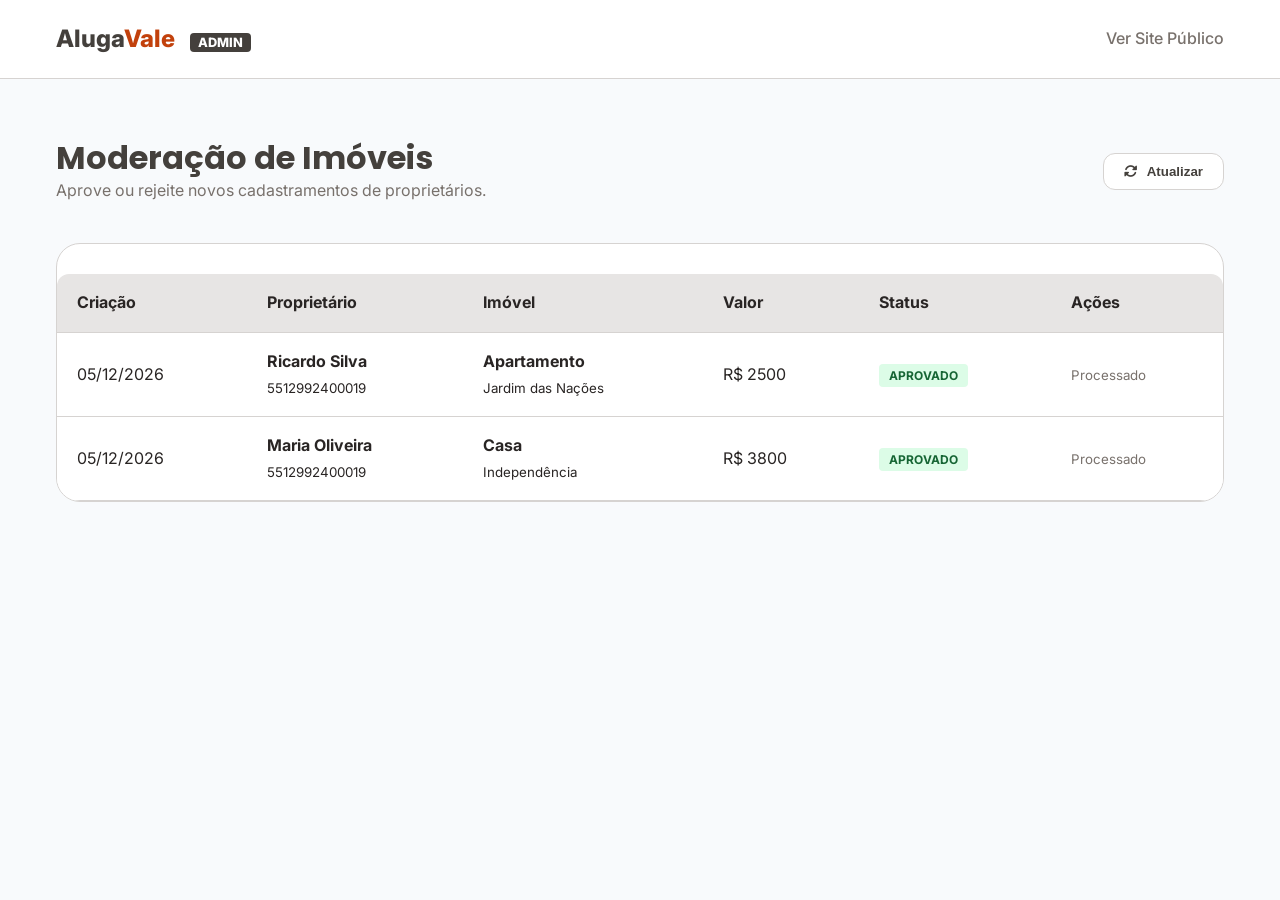
==== admin.html @ 4f2f5e53 "feat: Implementa funil de conversão completo com cadastro de imóveis, moderação e análise de crédito" ====
<!DOCTYPE html>
<html lang="pt-BR">

<head>
    <meta charset="UTF-8">
    <meta name="viewport" content="width=device-width, initial-scale=1.0">
    <title>Painel de Moderação | AlugaVale</title>
    <link rel="icon" type="image/svg+xml" href="images/favicon.svg">

    <!-- Premium Fonts -->
    <link rel="preconnect" href="https://fonts.googleapis.com">
    <link rel="preconnect" href="https://fonts.gstatic.com" crossorigin>
    <link href="https://fonts.googleapis.com/css2?family=Inter:wght@400;500;600&family=Outfit:wght@500;600;700;800&family=Poppins:wght@400;500;600;700&display=swap" rel="stylesheet">

    <!-- UI Icons -->
    <link rel="stylesheet" href="https://cdnjs.cloudflare.com/ajax/libs/font-awesome/6.4.0/css/all.min.css">

    <link rel="stylesheet" href="css/style.css">
    <link rel="stylesheet" href="css/imoveis.css">
</head>

<body style="background: #f8fafc;">

    <nav class="navbar">
        <div class="container nav-container">
            <a href="index.html" class="logo">
                Aluga<span>Vale</span> <span style="font-size: 0.8rem; background: var(--primary); color: white; padding: 2px 8px; border-radius: 4px; margin-left: 10px;">ADMIN</span>
            </a>
            <div class="nav-links">
                <a href="imoveis.html" target="_blank">Ver Site Público</a>
            </div>
        </div>
    </nav>

    <main class="container" style="padding: 60px 24px;">
        <header style="display: flex; justify-content: space-between; align-items: center; margin-bottom: 40px;">
            <div>
                <h1>Moderação de Imóveis</h1>
                <p style="color: var(--text-muted);">Aprove ou rejeite novos cadastramentos de proprietários.</p>
            </div>
            <button onclick="location.reload()" class="btn-secondary" style="padding: 10px 20px;">
                <i class="fa-solid fa-rotate"></i> Atualizar
            </button>
        </header>

        <div style="background: white; border-radius: var(--radius-lg); border: 1px solid var(--border); overflow: hidden;">
            <table class="admin-table">
                <thead>
                    <tr>
                        <th>Criação</th>
                        <th>Proprietário</th>
                        <th>Imóvel</th>
                        <th>Valor</th>
                        <th>Status</th>
                        <th>Ações</th>
                    </tr>
                </thead>
                <tbody id="adminTableBody">
                    <!-- Loaded dynamically -->
                </tbody>
            </table>
        </div>
    </main>

    <script src="js/imoveis.js"></script>
    <script>
        function loadAdminProperties() {
            const properties = AlugaVale.getProperties();
            const container = document.getElementById('adminTableBody');
            container.innerHTML = '';

            properties.sort((a, b) => new Date(b.createdAt) - new Date(a.createdAt));

            properties.forEach(p => {
                const date = new Date(p.createdAt).toLocaleDateString('pt-BR');
                const row = document.createElement('tr');
                row.innerHTML = `
                    <td>${date}</td>
                    <td>
                        <strong>${p.ownerName}</strong><br>
                        <small>${p.ownerPhone}</small>
                    </td>
                    <td>
                        <strong>${p.type}</strong><br>
                        <small>${p.neighborhood}</small>
                    </td>
                    <td>R$ ${p.rentValue}</td>
                    <td><span class="status-badge status-${p.status}">${p.status === 'pending' ? 'Pendente' : p.status === 'approved' ? 'Aprovado' : 'Rejeitado'}</span></td>
                    <td>
                        ${p.status === 'pending' ? `
                            <button onclick="approve('${p.id}')" class="btn-action btn-approve">Aprovar</button>
                            <button onclick="reject('${p.id}')" class="btn-action btn-reject">Rejeitar</button>
                        ` : `
                            <small style="color: var(--text-muted);">Processado</small>
                        `}
                    </td>
                `;
                container.appendChild(row);
            });
        }

        function approve(id) {
            if(confirm('Deseja aprovar este imóvel para aparecer publicamente?')) {
                AlugaVale.updatePropertyStatus(id, 'approved');
                loadAdminProperties();
            }
        }

        function reject(id) {
            if(confirm('Deseja rejeitar este imóvel?')) {
                AlugaVale.updatePropertyStatus(id, 'rejected');
                loadAdminProperties();
            }
        }

        document.addEventListener('DOMContentLoaded', loadAdminProperties);
    </script>
</body>

</html>
---- css/style.css ----
/* =========================================
   Design System & Luxury Variables
   ========================================= */
:root {
    /* High-End Warm Gray & Terracotta Palette */
    --primary: #44403C;      /* Warm Earth */
    --primary-light: #57534E;
    --accent: #C2410C;      /* Tuscan Clay */
    --accent-hover: #9A3412;
    --cta-orange: #C2410C;  /* Consistent with Terracotta */
    --bg-white: #F5F5F4;     /* Sandstone */
    --bg-gray: #E7E5E4; 
    --border: #D6D3D1;
    
    --text-main: #292524;
    --text-muted: #78716C;
    
    /* UX / Effects */
    --shadow-sm: 0 1px 2px 0 rgb(0 0 0 / 0.05);
    --shadow-md: 0 4px 6px -1px rgb(0 0 0 / 0.1), 0 2px 4px -2px rgb(0 0 0 / 0.1);
    --shadow-lg: 0 10px 15px -3px rgb(0 0 0 / 0.1), 0 4px 6px -4px rgb(0 0 0 / 0.1);
    --shadow-premium: 0 20px 25px -5px rgb(0 0 0 / 0.1), 0 8px 10px -6px rgb(0 0 0 / 0.1);
    
    --radius-sm: 8px;
    --radius-md: 12px;
    --radius-lg: 24px;
    --radius-full: 9999px;
    
    --transition: all 0.3s cubic-bezier(0.4, 0, 0.2, 1);
}

/* =========================================
   Base Styles
   ========================================= */
* {
    margin: 0;
    padding: 0;
    box-sizing: border-box;
    -webkit-font-smoothing: antialiased;
}

html, body {
    width: 100%;
    overflow-x: hidden;
    position: relative;
}

body {
    font-family: 'Inter', sans-serif;
    background-color: var(--bg-white);
    color: var(--text-main);
    line-height: 1.6;
}

h1, h2, h3, h4 {
    font-family: 'Poppins', 'Outfit', sans-serif;
    font-weight: 700;
    color: var(--primary);
    line-height: 1.2;
}

.container {
    width: 100%;
    max-width: 1216px; /* Optimized for readability */
    margin: 0 auto;
    padding: 0 24px;
}

/* =========================================
   Layout & Utilities
   ========================================= */
.section-padding { padding: 80px 0; }
.grid-3 { display: grid; grid-template-columns: repeat(3, 1fr); gap: 24px; }
.text-gradient { background: linear-gradient(90deg, var(--primary), var(--accent)); -webkit-background-clip: text; background-clip: text; -webkit-text-fill-color: transparent; }
.badge { display: inline-block; padding: 6px 12px; background: var(--bg-gray); border-radius: var(--radius-full); font-size: 0.8rem; font-weight: 600; color: var(--accent); margin-bottom: 12px; }
.hidden { display: none !important; }

/* Buttons */
.btn-primary { background: var(--primary); color: white; padding: 16px 32px; border-radius: var(--radius-md); font-weight: 600; text-decoration: none; display: inline-flex; align-items: center; gap: 10px; transition: var(--transition); border: none; cursor: pointer; }
.btn-primary:hover { background: var(--primary-light); transform: translateY(-2px); box-shadow: var(--shadow-lg); }

.btn-secondary { background: white; color: var(--primary); border: 1px solid var(--border); padding: 16px 32px; border-radius: var(--radius-md); font-weight: 600; text-decoration: none; display: inline-flex; align-items: center; gap: 10px; transition: var(--transition); }
.btn-secondary:hover { border-color: var(--primary); background: var(--bg-gray); }

.btn-cta { background: var(--cta-orange); color: white; padding: 12px 24px; border-radius: var(--radius-full); font-weight: 600; text-decoration: none; transition: var(--transition); }
.btn-cta:hover { opacity: 0.9; transform: scale(1.05); }

/* WhatsApp Fixed */
.whatsapp-fixed { position: fixed; bottom: 30px; right: 30px; width: 60px; height: 60px; background: #25D366; color: white; border-radius: 50%; display: flex; align-items: center; justify-content: center; font-size: 30px; box-shadow: var(--shadow-lg); z-index: 9999; transition: var(--transition); }
.whatsapp-fixed:hover { transform: scale(1.1) rotate(10deg); }

/* =========================================
   Navbar
   ========================================= */
.navbar { padding: 20px 0; background: rgba(255, 255, 255, 0.9); backdrop-filter: blur(10px); position: sticky; top: 0; z-index: 1000; border-bottom: 1px solid var(--border); }
.nav-container { display: flex; justify-content: space-between; align-items: center; }
.logo { font-size: 1.5rem; font-weight: 800; color: var(--primary); text-decoration: none; }
.logo span { color: var(--accent); }
.nav-links { display: flex; gap: 32px; }
.nav-links a { text-decoration: none; color: var(--text-muted); font-weight: 500; transition: var(--transition); }
.nav-links a:hover { color: var(--primary); }

/* =========================================
   Hero Section
   ========================================= */
.hero { padding: 100px 0; background: var(--bg-gray); overflow: hidden; }
.hero-layout { display: grid; grid-template-columns: 1.2fr 0.8fr; gap: 60px; align-items: center; }
.hero-badge { color: var(--accent); font-weight: 700; text-transform: uppercase; font-size: 0.85rem; letter-spacing: 1px; display: block; margin-bottom: 20px; }
.hero h1 { font-size: 4rem; margin-bottom: 24px; }
.hero-subheadline { font-size: 1.25rem; color: var(--text-muted); margin-bottom: 40px; }
.hero-buttons { display: flex; gap: 20px; }

.hero-visual { position: relative; }
.hero-image-card { position: relative; border-radius: var(--radius-lg); overflow: hidden; box-shadow: var(--shadow-premium); }
.hero-img { width: 100%; display: block; filter: brightness(0.9); }
.floating-stat { position: absolute; bottom: 30px; left: -30px; background: white; padding: 20px; border-radius: var(--radius-md); box-shadow: var(--shadow-lg); display: flex; align-items: center; gap: 15px; animation: float 6s ease-in-out infinite; }
.floating-stat i { font-size: 24px; color: var(--accent); }
.floating-stat strong { display: block; font-size: 1.5rem; line-height: 1; }
.floating-stat span { font-size: 0.85rem; color: var(--text-muted); }

@keyframes float { 0%, 100% { transform: translateY(0); } 50% { transform: translateY(-20px); } }

/* =========================================
   Search Section
   ========================================= */
.search-section { margin-top: -50px; position: relative; z-index: 100; }
.search-bar { background: white; padding: 30px; border-radius: var(--radius-lg); box-shadow: var(--shadow-premium); display: flex; gap: 20px; align-items: flex-end; }
.search-field { flex: 1; display: flex; flex-direction: column; gap: 8px; }
.search-field label { font-size: 0.85rem; font-weight: 600; color: var(--text-muted); }
.search-field input, .search-field select { padding: 12px; border: 1px solid var(--border); border-radius: var(--radius-sm); font-family: inherit; outline: none; }
.btn-search { background: var(--accent); color: white; width: 50px; height: 50px; border-radius: var(--radius-sm); border: none; cursor: pointer; transition: var(--transition); }
.btn-search:hover { background: var(--accent-hover); transform: scale(1.05); }

/* =========================================
   Decision Section
   ========================================= */
.decision-section { padding: 100px 0; }
.decision-card { background: white; padding: 40px; border-radius: var(--radius-lg); border: 1px solid var(--border); transition: var(--transition); }
.decision-card:hover { transform: translateY(-10px); border-color: var(--accent); box-shadow: var(--shadow-lg); }
.card-icon { width: 60px; height: 60px; background: var(--bg-gray); color: var(--accent); border-radius: var(--radius-md); display: flex; align-items: center; justify-content: center; font-size: 24px; margin-bottom: 24px; }
.decision-card h3 { margin-bottom: 16px; }
.decision-card p { color: var(--text-muted); margin-bottom: 24px; }
.link-arrow { color: var(--primary); text-decoration: none; font-weight: 700; display: inline-flex; align-items: center; gap: 8px; transition: var(--transition); }
.link-arrow:hover { gap: 12px; color: var(--accent); }

/* =========================================
   Comparator Section
   ========================================= */
.comparator-section { padding: 100px 0; background: var(--primary); color: white; }
.comparator-section h2 { color: white; }
.section-header { text-align: center; margin-bottom: 60px; }
.section-header p { color: rgba(255,255,255,0.6); }

.comparator-ui { display: flex; justify-content: center; align-items: center; gap: 40px; }
.comp-col { background: rgba(255,255,255,0.05); border: 1px solid rgba(255,255,255,0.1); padding: 40px; border-radius: var(--radius-lg); width: 400px; text-align: center; }
.comp-header h3 { color: white; margin-top: 10px; }
.comp-list { list-style: none; margin-top: 30px; text-align: left; }
.comp-list li { display: flex; justify-content: space-between; padding: 12px 0; border-bottom: 1px solid rgba(255,255,255,0.1); }
.comp-list .label { color: rgba(255,255,255,0.6); }
.vs-circle { width: 80px; height: 80px; background: var(--accent); color: var(--primary); border-radius: 50%; display: flex; align-items: center; justify-content: center; font-weight: 900; font-size: 1.5rem; box-shadow: 0 0 40px rgba(16, 185, 129, 0.4); }

/* Comparador Dropdown */
.comp-select {
    width: 100%;
    margin-top: 12px;
    padding: 10px 14px;
    border-radius: 8px;
    border: 1px solid rgba(255,255,255,0.3);
    background: #2d2926;
    color: white;
    font-family: inherit;
    font-size: 1rem;
    outline: none;
    cursor: pointer;
    appearance: auto;
}
.comp-select option {
    background: #2d2926;
    color: white;
    padding: 8px;
}
.comp-select:focus {
    border-color: var(--accent);
    box-shadow: 0 0 0 2px rgba(194,65,12,0.3);
}

/* =========================================
   Portal Grid
   ========================================= */
.portal-grid { padding: 100px 0; }
.portal-categories { display: flex; justify-content: center; gap: 15px; margin-top: 20px; }
.portal-categories button { padding: 8px 20px; border-radius: var(--radius-full); border: 1px solid var(--border); background: white; cursor: pointer; transition: var(--transition); }
.portal-categories button.active { background: var(--primary); color: white; border-color: var(--primary); }

.articles-grid { display: grid; grid-template-columns: repeat(3, 1fr); gap: 32px; margin-top: 60px; }
.article-card { background: white; border-radius: var(--radius-lg); overflow: hidden; border: 1px solid var(--border); transition: var(--transition); }
.article-card:hover { transform: translateY(-5px); box-shadow: var(--shadow-lg); }
.article-img { height: 200px; background-size: cover; background-position: center; }
.article-content { padding: 30px; }
.article-content .cat { font-size: 0.75rem; font-weight: 700; color: var(--accent); display: block; margin-bottom: 12px; }
.article-content h3 { font-size: 1.25rem; margin-bottom: 12px; }
.article-content p { color: var(--text-muted); font-size: 0.9rem; margin-bottom: 20px; }
.btn-read { color: var(--primary); text-decoration: none; font-weight: 700; border-bottom: 2px solid var(--accent); padding-bottom: 2px; transition: var(--transition); }
.btn-read:hover { color: var(--accent); }

/* =========================================
   Trust Block
   ========================================= */
.trust-block { padding: 100px 0; background: var(--bg-gray); }
.trust-layout { display: grid; grid-template-columns: 0.8fr 1.2fr; gap: 80px; align-items: center; }
.trust-image { width: 100%; max-width: 500px; margin: 0 auto; display: flex; justify-content: center; }
.trust-image img { width: 100%; height: auto; border-radius: var(--radius-lg); box-shadow: var(--shadow-premium); object-fit: cover; }
.trust-content h2 { font-size: 2.5rem; margin-bottom: 24px; }
.trust-content p { font-size: 1.1rem; color: var(--text-muted); margin-bottom: 40px; }
.btn-whatsapp-large { background: #25D366; color: white; padding: 20px 40px; border-radius: var(--radius-md); text-decoration: none; display: inline-flex; align-items: center; gap: 15px; font-weight: 700; font-size: 1.25rem; transition: var(--transition); }
.btn-whatsapp-large:hover { transform: translateY(-3px); box-shadow: 0 10px 20px rgba(37, 211, 102, 0.3); }

/* =========================================
   Lead Capture
   ========================================= */
.lead-capture { padding: 100px 0; }
.capture-card { background: var(--primary); color: white; padding: 60px; border-radius: var(--radius-lg); display: grid; grid-template-columns: 1fr 1fr; gap: 60px; align-items: center; }
.capture-card h2 { color: white; font-size: 2rem; margin-bottom: 16px; }
.capture-form { display: grid; grid-template-columns: 1fr 1fr; gap: 15px; }
.capture-form input { padding: 15px; border-radius: var(--radius-sm); border: none; grid-column: span 2; }
.btn-submit { grid-column: span 2; background: var(--accent); color: var(--primary); padding: 15px; border-radius: var(--radius-sm); border: none; font-weight: 700; font-size: 1rem; cursor: pointer; transition: var(--transition); }
.btn-submit:hover { opacity: 0.9; }

/* =========================================
   Footer
   ========================================= */
.footer-professional { background: #020617; color: white; padding-top: 100px; }
.footer-grid { display: grid; grid-template-columns: 1.5fr 1fr 1fr 1fr; gap: 60px; padding-bottom: 80px; }
.footer-info .logo { color: white; margin-bottom: 24px; font-size: 2rem; }
.footer-info p { color: rgba(255,255,255,0.6); margin-bottom: 30px; }
.social-links { display: flex; gap: 20px; }
.social-links a { color: white; font-size: 1.5rem; transition: var(--transition); }
.social-links a:hover { color: var(--accent); }

.footer-nav h4, .footer-contact h4 { margin-bottom: 30px; font-size: 1.1rem; color: white; }
.footer-nav a { display: block; color: rgba(255,255,255,0.6); text-decoration: none; margin-bottom: 15px; transition: var(--transition); }
.footer-nav a:hover { color: var(--accent); padding-left: 10px; }
.footer-contact p { display: flex; align-items: center; gap: 15px; color: rgba(255,255,255,0.6); margin-bottom: 20px; }
.footer-contact i { color: var(--accent); }

.footer-bottom { border-top: 1px solid rgba(255,255,255,0.05); padding: 30px 0; text-align: center; color: rgba(255,255,255,0.4); font-size: 0.85rem; }

/* =========================================
   Responsive
   ========================================= */
@media (max-width: 1024px) {
    .grid-3, .articles-grid { grid-template-columns: 1fr 1fr; }
    .hero-layout { grid-template-columns: 1fr; text-align: center; }
    .hero h1 { font-size: clamp(2.5rem, 8vw, 3.5rem); }
    .hero-buttons { justify-content: center; }
    .hero-image-card { max-width: 500px; margin: 40px auto 0; }
    .search-bar { flex-wrap: wrap; padding: 20px; gap: 15px; }
    .search-field { min-width: 45%; }
    .comparator-ui { flex-direction: column; }
    .comp-col { width: 100%; max-width: 500px; }
    .trust-layout, .capture-card, .footer-grid { grid-template-columns: 1fr; text-align: center; justify-items: center; }
    .trust-image { margin: 0 auto 40px; }
    .floating-stat { left: 10px; bottom: 10px; }
}

@media (max-width: 640px) {
    .grid-3, .articles-grid { grid-template-columns: 1fr; }
    .hero h1 { font-size: 2.25rem; }
    .hero-buttons { flex-direction: column; width: 100%; }
    .btn-primary, .btn-secondary { width: 100%; justify-content: center; }
    .search-field { min-width: 100%; }
    .btn-search { width: 100%; height: 55px; }
    .section-padding { padding: 40px 0; }
    .nav-links { display: none; }
    .capture-card { padding: 30px; }
    .capture-form { grid-template-columns: 1fr; }
}
---- css/imoveis.css ----
/* =========================================
   Imoveis Specific Styles
   ========================================= */

.property-grid {
    display: grid;
    grid-template-columns: repeat(auto-fill, minmax(300px, 1fr));
    gap: 30px;
    margin-top: 40px;
}

.property-card {
    background: white;
    border-radius: var(--radius-lg);
    overflow: hidden;
    border: 1px solid var(--border);
    transition: var(--transition);
    display: flex;
    flex-direction: column;
}

.property-card:hover {
    transform: translateY(-5px);
    box-shadow: var(--shadow-lg);
}

.property-thumb {
    height: 220px;
    position: relative;
    overflow: hidden;
}

.property-thumb img {
    width: 100%;
    height: 100%;
    object-fit: cover;
    transition: transform 0.5s;
}

.property-card:hover .property-thumb img {
    transform: scale(1.05);
}

.property-badge {
    position: absolute;
    top: 15px;
    left: 15px;
    background: rgba(0,0,0,0.6);
    color: white;
    padding: 5px 12px;
    border-radius: var(--radius-full);
    font-size: 0.75rem;
    font-weight: 600;
    backdrop-filter: blur(4px);
}

.property-info {
    padding: 24px;
    flex-grow: 1;
    display: flex;
    flex-direction: column;
}

.property-type {
    font-size: 0.8rem;
    text-transform: uppercase;
    color: var(--accent);
    font-weight: 700;
    margin-bottom: 8px;
}

.property-neighborhood {
    font-size: 1.25rem;
    font-weight: 700;
    margin-bottom: 12px;
    color: var(--primary);
}

.property-price {
    font-size: 1.5rem;
    font-weight: 800;
    color: var(--primary);
    margin-bottom: 20px;
}

.property-price span {
    font-size: 0.9rem;
    font-weight: 400;
    color: var(--text-muted);
}

/* Form Layout & Steps */
.form-steps {
    display: flex;
    justify-content: space-between;
    margin-bottom: 40px;
    position: relative;
}

.form-steps::before {
    content: '';
    position: absolute;
    top: 50%;
    left: 0;
    width: 100%;
    height: 2px;
    background: var(--border);
    z-index: 1;
    transform: translateY(-50%);
}

.step-item {
    width: 35px;
    height: 35px;
    background: var(--bg-white);
    border: 2px solid var(--border);
    border-radius: 50%;
    display: flex;
    align-items: center;
    justify-content: center;
    font-weight: 700;
    z-index: 2;
    transition: var(--transition);
    color: var(--text-muted);
}

.step-item.active {
    background: var(--accent);
    border-color: var(--accent);
    color: white;
}

.step-item.completed {
    background: var(--primary);
    border-color: var(--primary);
    color: white;
}

.form-section {
    display: none;
    animation: fadeIn 0.4s ease-out;
}

.form-section.active {
    display: block;
}

@keyframes fadeIn {
    from { opacity: 0; transform: translateY(10px); }
    to { opacity: 1; transform: translateY(0); }
}

/* Photo Upload Grid */
.upload-container {
    border: 2px dashed var(--border);
    border-radius: var(--radius-lg);
    padding: 40px;
    text-align: center;
    cursor: pointer;
    transition: var(--transition);
    background: var(--bg-white);
}

.upload-container:hover {
    border-color: var(--accent);
    background: rgba(194,65,12,0.02);
}

.upload-icon {
    font-size: 40px;
    color: var(--accent);
    margin-bottom: 15px;
}

.preview-grid {
    display: grid;
    grid-template-columns: repeat(auto-fill, minmax(100px, 1fr));
    gap: 15px;
    margin-top: 25px;
}

.preview-item {
    position: relative;
    aspect-ratio: 1;
    border-radius: var(--radius-sm);
    overflow: hidden;
    border: 1px solid var(--border);
}

.preview-item img {
    width: 100%;
    height: 100%;
    object-fit: cover;
}

.remove-photo {
    position: absolute;
    top: 5px;
    right: 5px;
    background: rgba(239, 68, 68, 0.9);
    color: white;
    width: 24px;
    height: 24px;
    border-radius: 50%;
    display: flex;
    align-items: center;
    justify-content: center;
    border: none;
    cursor: pointer;
    font-size: 12px;
}

/* Loading States */
.btn-loading {
    position: relative;
    color: transparent !important;
}

.btn-loading::after {
    content: "";
    position: absolute;
    width: 20px;
    height: 20px;
    top: 50%;
    left: 50%;
    margin: -10px 0 0 -10px;
    border: 3px solid rgba(255,255,255,0.3);
    border-top-color: #fff;
    border-radius: 50%;
    animation: spin 0.8s linear infinite;
}

@keyframes spin {
    to { transform: rotate(360deg); }
}

/* Forms refinement */
.form-container {
    max-width: 800px;
    margin: 40px auto;
    background: white;
    padding: 50px;
    border-radius: var(--radius-lg);
    box-shadow: var(--shadow-premium);
}

.form-group {
    margin-bottom: 24px;
}

.form-group label {
    display: block;
    margin-bottom: 8px;
    font-weight: 600;
    color: var(--primary);
}

.form-control {
    width: 100%;
    padding: 14px 18px;
    border-radius: var(--radius-md);
    border: 1px solid var(--border);
    font-family: inherit;
    font-size: 1rem;
    transition: var(--transition);
}

.form-control:focus {
    outline: none;
    border-color: var(--accent);
    box-shadow: 0 0 0 3px rgba(194,65,12,0.1);
}

/* Property Detail */
.detail-layout {
    display: grid;
    grid-template-columns: 1.2fr 0.8fr;
    gap: 60px;
    margin: 60px 0;
}

.detail-gallery {
    border-radius: var(--radius-lg);
    overflow: hidden;
    position: relative;
}

.detail-gallery img {
    width: 100%;
    display: block;
}

.detail-info h1 {
    font-size: 2.5rem;
    margin-bottom: 10px;
}

.detail-price {
    font-size: 2rem;
    font-weight: 800;
    color: var(--accent);
    margin-bottom: 30px;
}

.detail-description {
    font-size: 1.1rem;
    color: var(--text-muted);
    margin-bottom: 40px;
}

.detail-sidebar {
    background: white;
    padding: 40px;
    border-radius: var(--radius-lg);
    border: 1px solid var(--border);
    height: fit-content;
    position: sticky;
    top: 120px;
}

/* Modal / Credit Analysis */
.modal {
    position: fixed;
    top: 0;
    left: 0;
    width: 100%;
    height: 100%;
    background: rgba(0,0,0,0.8);
    display: flex;
    align-items: center;
    justify-content: center;
    z-index: 10000;
    opacity: 0;
    visibility: hidden;
    transition: var(--transition);
    backdrop-filter: blur(5px);
}

.modal.active {
    opacity: 1;
    visibility: visible;
}

.modal-content {
    background: white;
    width: 100%;
    max-width: 500px;
    padding: 40px;
    border-radius: var(--radius-lg);
    position: relative;
    transform: translateY(20px);
    transition: var(--transition);
}

.modal.active .modal-content {
    transform: translateY(0);
}

.close-modal {
    position: absolute;
    top: 20px;
    right: 20px;
    font-size: 24px;
    cursor: pointer;
    color: var(--text-muted);
}

.analysis-result {
    text-align: center;
}

.result-icon {
    font-size: 60px;
    margin-bottom: 20px;
}

.result-approved { color: #22c55e; }
.result-analysis { color: #eab308; }
.result-denied { color: #ef4444; }

/* Admin */
.admin-table {
    width: 100%;
    border-collapse: collapse;
    background: white;
    border-radius: var(--radius-md);
    overflow: hidden;
    margin-top: 30px;
}

.admin-table th, .admin-table td {
    padding: 16px 20px;
    text-align: left;
    border-bottom: 1px solid var(--border);
}

.admin-table th {
    background: var(--bg-gray);
    font-weight: 700;
}

.status-badge {
    padding: 4px 10px;
    border-radius: 4px;
    font-size: 0.75rem;
    font-weight: 700;
    text-transform: uppercase;
}

.status-pending { background: #fef9c3; color: #854d0e; }
.status-approved { background: #dcfce7; color: #166534; }
.status-rejected { background: #fee2e2; color: #991b1b; }

.btn-action {
    padding: 6px 12px;
    border-radius: 4px;
    border: none;
    cursor: pointer;
    font-weight: 600;
    margin-right: 5px;
}

.btn-approve { background: #22c55e; color: white; }
.btn-reject { background: #ef4444; color: white; }

@media (max-width: 768px) {
    .detail-layout {
        grid-template-columns: 1fr;
    }
    .form-container {
        padding: 30px;
    }
}
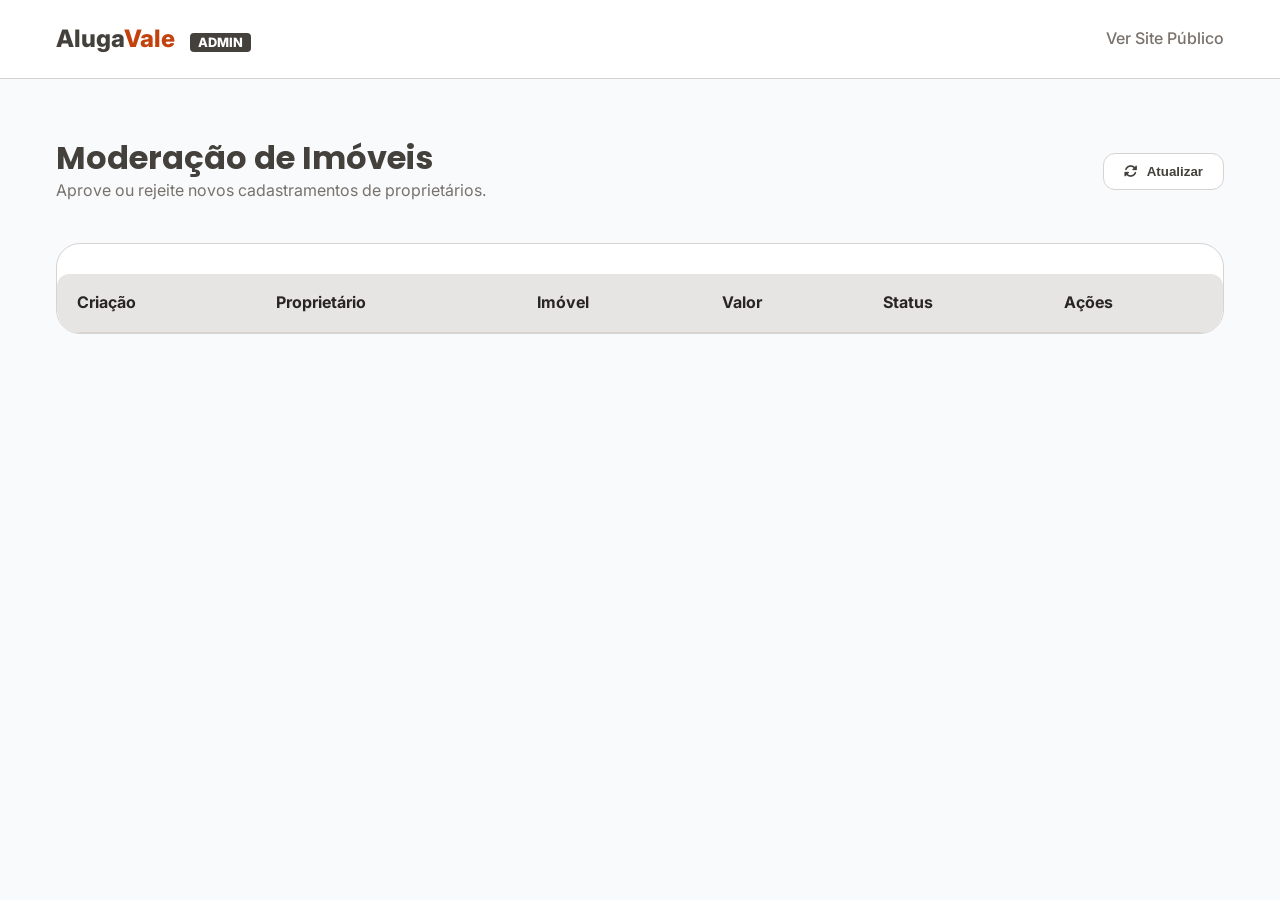
==== commit 7a20b48d: "feat: Adiciona backend em PHP para sincronização entre dispositivos" ====
--- a/admin.html
+++ b/admin.html
@@ -64,8 +64,8 @@
 
     <script src="js/imoveis.js"></script>
     <script>
-        function loadAdminProperties() {
-            const properties = AlugaVale.getProperties();
+        async function loadAdminProperties() {
+            const properties = await AlugaVale.getProperties();
             const container = document.getElementById('adminTableBody');
             container.innerHTML = '';
 
@@ -99,16 +99,16 @@
             });
         }
 
-        function approve(id) {
+        async function approve(id) {
             if(confirm('Deseja aprovar este imóvel para aparecer publicamente?')) {
-                AlugaVale.updatePropertyStatus(id, 'approved');
+                await AlugaVale.updatePropertyStatus(id, 'approved');
                 loadAdminProperties();
             }
         }
 
-        function reject(id) {
+        async function reject(id) {
             if(confirm('Deseja rejeitar este imóvel?')) {
-                AlugaVale.updatePropertyStatus(id, 'rejected');
+                await AlugaVale.updatePropertyStatus(id, 'rejected');
                 loadAdminProperties();
             }
         }
